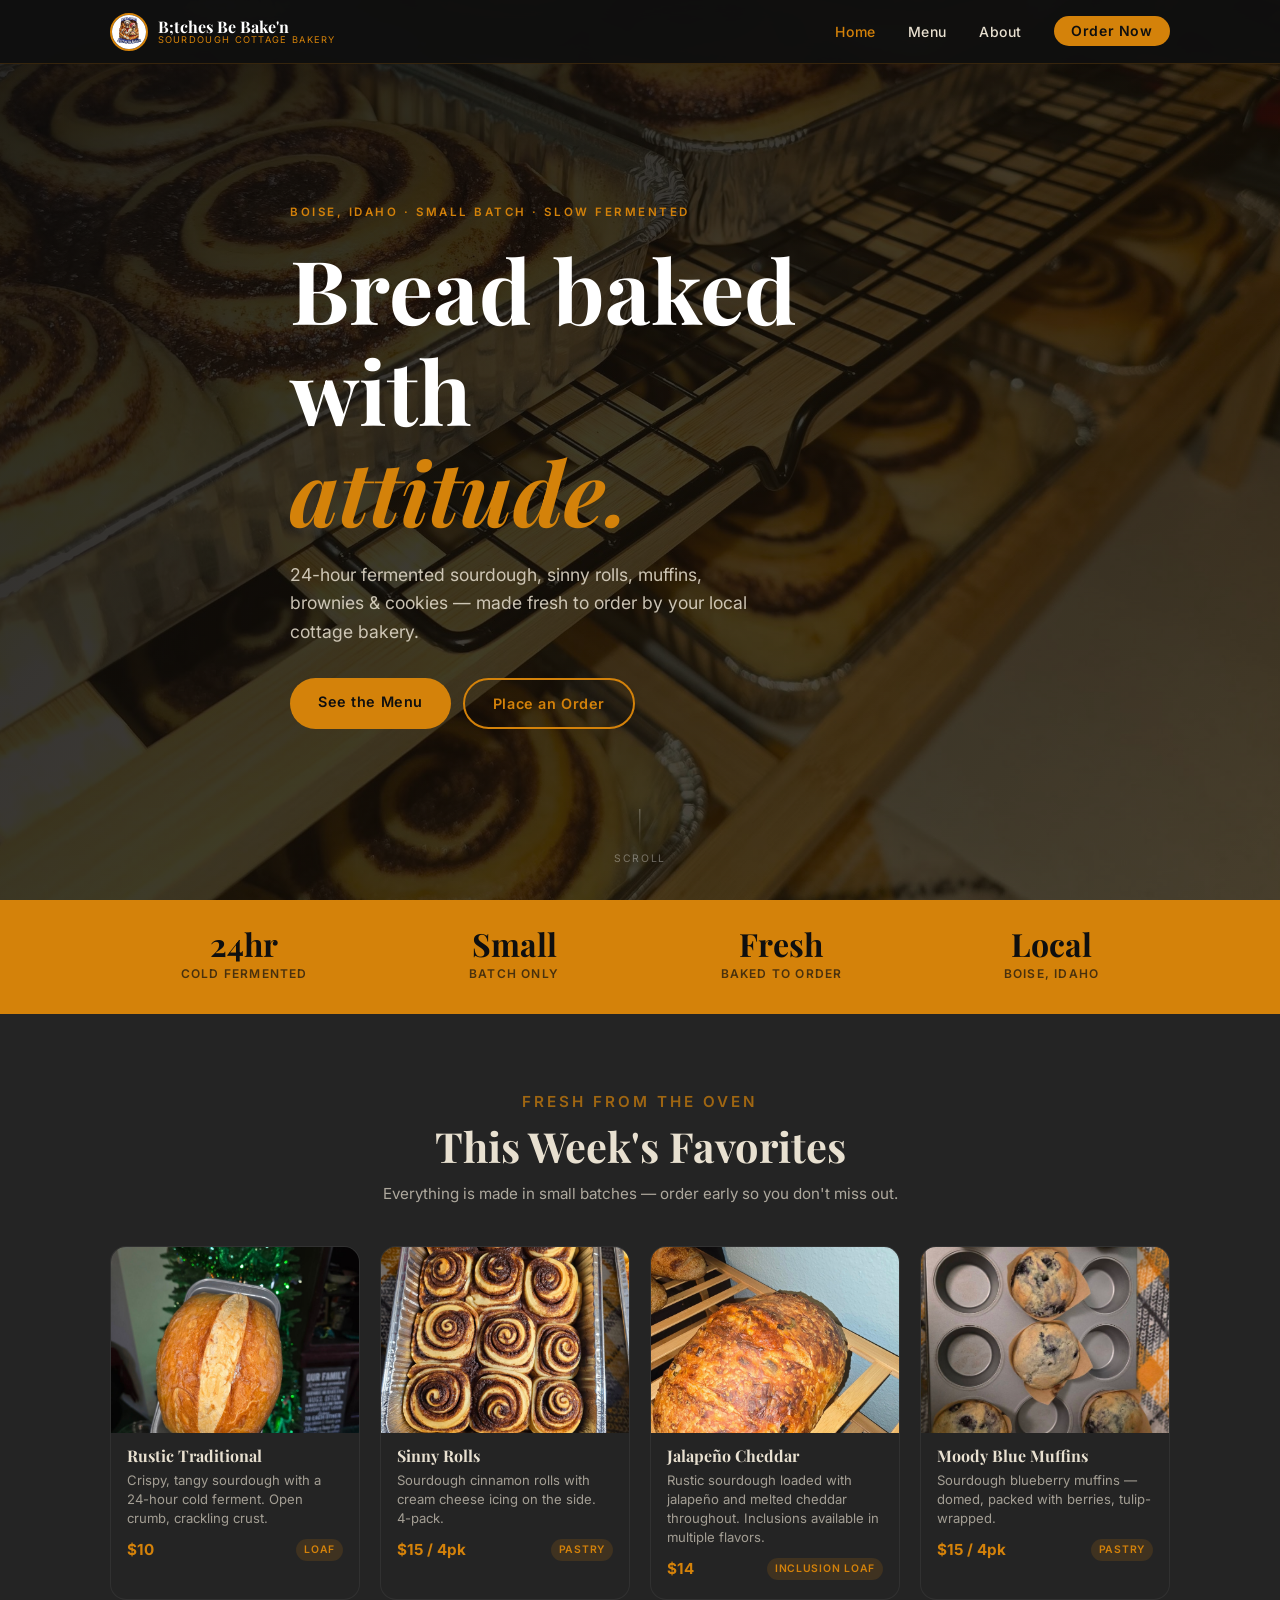
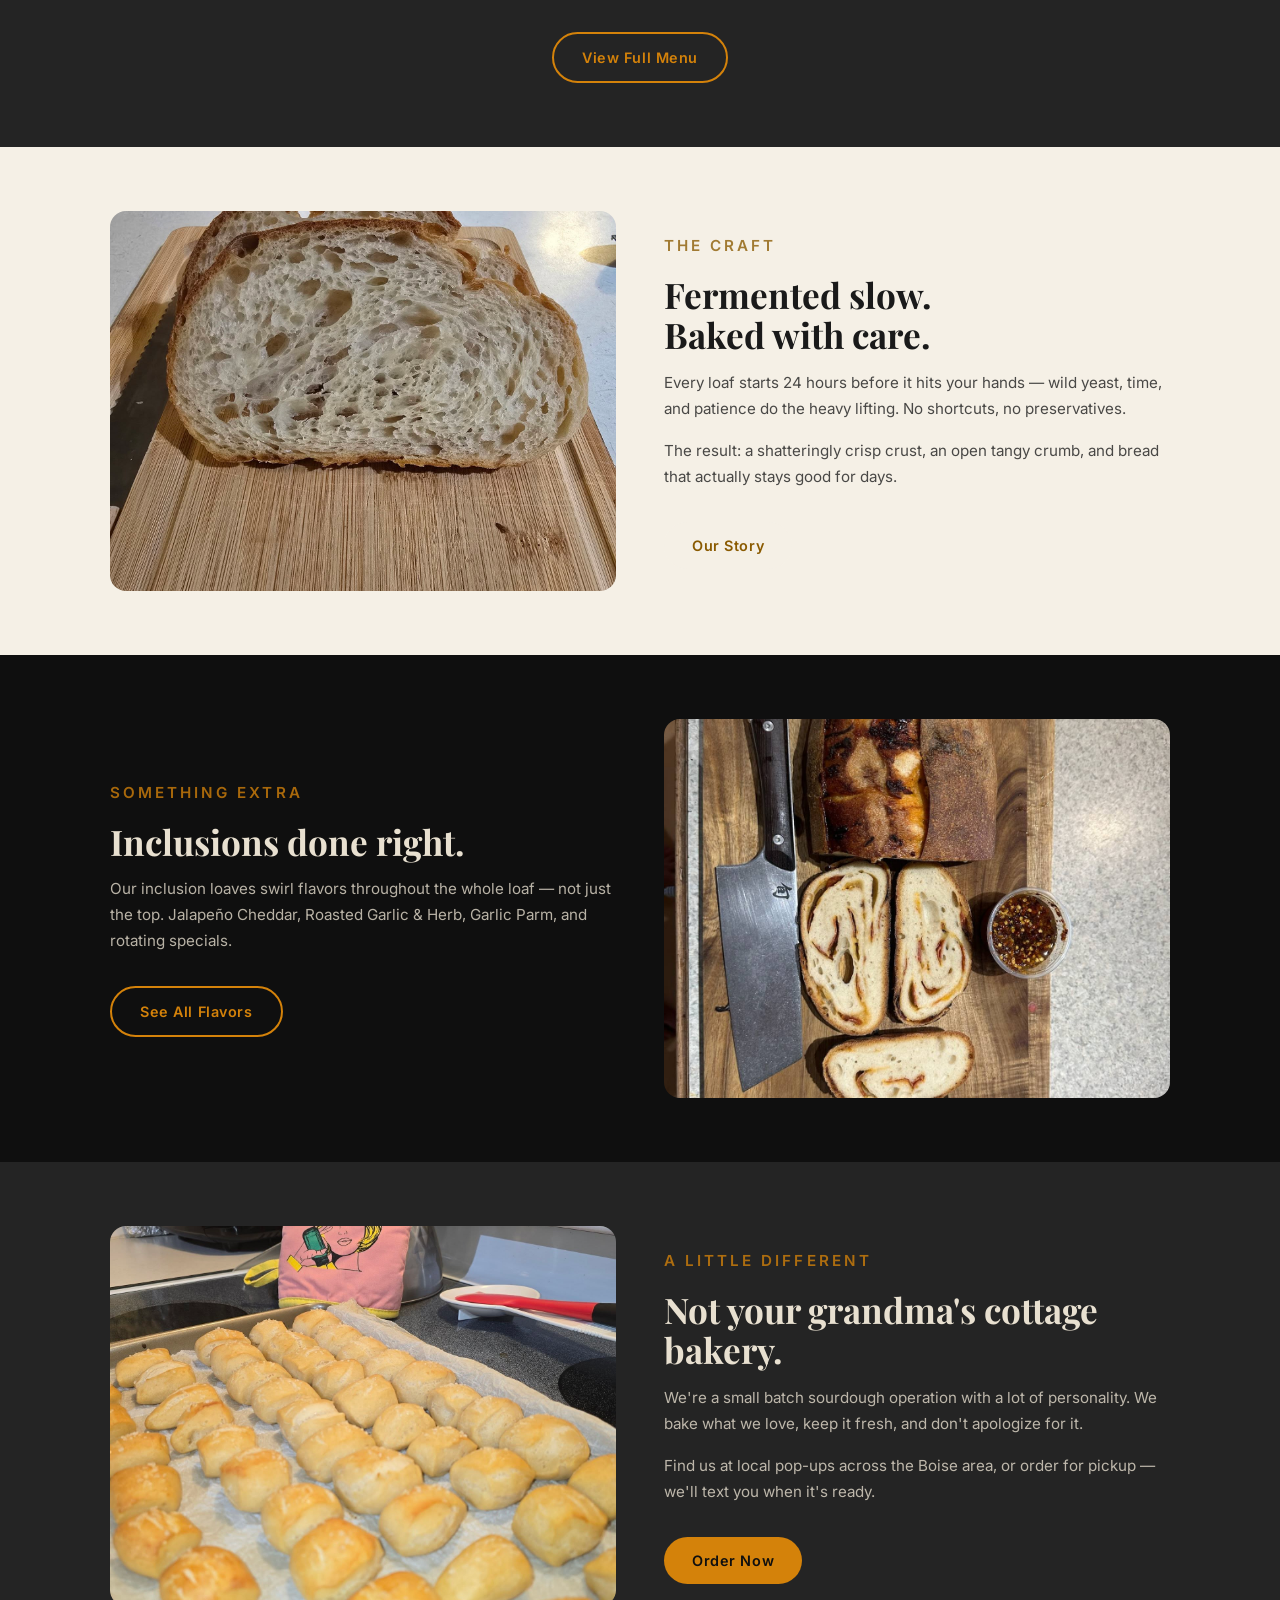
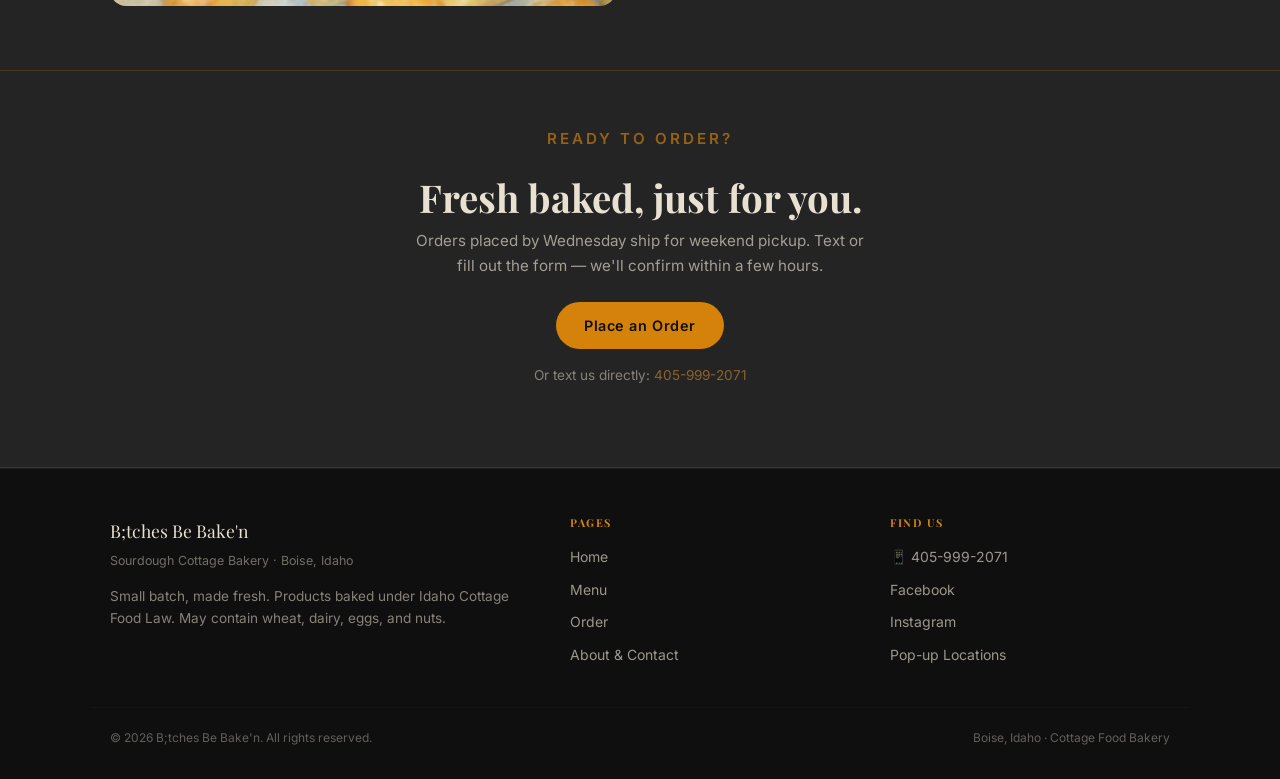
==== index.html @ 4016543a "Initial build: B;tches Be Bake'n website Full static site for bitchesbebaken.com — Boise, Idaho sour" ====
<!DOCTYPE html>
<html lang="en">
<head>
  <meta charset="UTF-8" />
  <meta name="viewport" content="width=device-width, initial-scale=1.0" />
  <title>B;tches Be Bake'n — Sourdough Cottage Bakery | Boise, Idaho</title>
  <meta name="description" content="Small batch, slow-fermented sourdough baked fresh in Boise, Idaho. Loaves, rolls, muffins, brownies, and cookies. Order by text." />
  <link rel="preconnect" href="https://fonts.googleapis.com" />
  <link rel="preconnect" href="https://fonts.gstatic.com" crossorigin />
  <link href="https://fonts.googleapis.com/css2?family=Playfair+Display:ital,wght@0,700;1,700&family=Inter:wght@400;500;600&display=swap" rel="stylesheet" />
  <link rel="stylesheet" href="style.css" />
</head>
<body>

<!-- ── Nav ── -->
<nav class="nav" id="siteNav">
  <div class="nav__inner">
    <a href="index.html" class="nav__logo">
      <img src="images/brand-logo-art-sugar-skull-bakers.jpg" alt="B;tches Be Bake'n logo" class="nav__logo-img" />
      <div class="nav__logo-text">
        B;tches Be Bake'n
        <span>Sourdough Cottage Bakery</span>
      </div>
    </a>
    <button id="navToggle" class="nav__toggle" aria-label="Menu" aria-expanded="false">
      <span></span><span></span><span></span>
    </button>
    <ul id="navLinks" class="nav__links">
      <li><a href="index.html">Home</a></li>
      <li><a href="menu.html">Menu</a></li>
      <li><a href="about.html">About</a></li>
      <li><a href="order.html" class="nav__order-btn">Order Now</a></li>
    </ul>
  </div>
</nav>

<!-- ── Hero ── -->
<section class="hero">
  <div class="hero__bg"></div>
  <div class="hero__overlay"></div>
  <div class="hero__content container">
    <p class="hero__eyebrow">Boise, Idaho · Small Batch · Slow Fermented</p>
    <h1 class="hero__title">
      Bread baked with<br><em>attitude.</em>
    </h1>
    <p class="hero__sub">
      24-hour fermented sourdough, sinny rolls, muffins, brownies &amp; cookies — made fresh to order by your local cottage bakery.
    </p>
    <div class="hero__actions">
      <a href="menu.html" class="btn btn--gold">See the Menu</a>
      <a href="order.html" class="btn btn--outline">Place an Order</a>
    </div>
  </div>
  <div class="hero__scroll">
    <div class="hero__scroll-line"></div>
    scroll
  </div>
</section>

<!-- ── Stat strip ── -->
<div class="stat-strip">
  <div class="stat-strip__inner container">
    <div class="stat-strip__item">
      <strong>24hr</strong>
      <span>Cold Fermented</span>
    </div>
    <div class="stat-strip__item">
      <strong>Small</strong>
      <span>Batch Only</span>
    </div>
    <div class="stat-strip__item">
      <strong>Fresh</strong>
      <span>Baked to Order</span>
    </div>
    <div class="stat-strip__item">
      <strong>Local</strong>
      <span>Boise, Idaho</span>
    </div>
  </div>
</div>

<!-- ── Featured products ── -->
<section class="section section--dark2">
  <div class="container">
    <div class="section-header">
      <p class="section-label">Fresh from the oven</p>
      <h2>This Week's Favorites</h2>
      <p>Everything is made in small batches — order early so you don't miss out.</p>
    </div>
    <div class="product-grid">

      <article class="product-card">
        <img src="images/rustic-boule-open-ear.jpg" alt="Rustic Traditional Sourdough" class="product-card__img" />
        <div class="product-card__body">
          <h3 class="product-card__name">Rustic Traditional</h3>
          <p class="product-card__desc">Crispy, tangy sourdough with a 24-hour cold ferment. Open crumb, crackling crust.</p>
          <div class="product-card__footer">
            <span class="product-card__price">$10</span>
            <span class="product-card__tag">Loaf</span>
          </div>
        </div>
      </article>

      <article class="product-card">
        <img src="images/sinny-rolls-pan-baked.jpg" alt="Sourdough Sinny Rolls" class="product-card__img" />
        <div class="product-card__body">
          <h3 class="product-card__name">Sinny Rolls</h3>
          <p class="product-card__desc">Sourdough cinnamon rolls with cream cheese icing on the side. 4-pack.</p>
          <div class="product-card__footer">
            <span class="product-card__price">$15 / 4pk</span>
            <span class="product-card__tag">Pastry</span>
          </div>
        </div>
      </article>

      <article class="product-card">
        <img src="images/jalapeno-cheddar-loaf-closeup.jpg" alt="Jalapeño Cheddar Inclusion Loaf" class="product-card__img" />
        <div class="product-card__body">
          <h3 class="product-card__name">Jalapeño Cheddar</h3>
          <p class="product-card__desc">Rustic sourdough loaded with jalapeño and melted cheddar throughout. Inclusions available in multiple flavors.</p>
          <div class="product-card__footer">
            <span class="product-card__price">$14</span>
            <span class="product-card__tag">Inclusion Loaf</span>
          </div>
        </div>
      </article>

      <article class="product-card">
        <img src="images/blueberry-muffins-tin.jpg" alt="Moody Blue Muffins" class="product-card__img" />
        <div class="product-card__body">
          <h3 class="product-card__name">Moody Blue Muffins</h3>
          <p class="product-card__desc">Sourdough blueberry muffins — domed, packed with berries, tulip-wrapped.</p>
          <div class="product-card__footer">
            <span class="product-card__price">$15 / 4pk</span>
            <span class="product-card__tag">Pastry</span>
          </div>
        </div>
      </article>

    </div>
    <div class="text-center mt-2">
      <a href="menu.html" class="btn btn--outline">View Full Menu</a>
    </div>
  </div>
</section>

<!-- ── Crumb shot feature ── -->
<section class="section section--cream">
  <div class="container">
    <div class="feature">
      <div class="feature__img">
        <img src="images/sourdough-boule-crumb-shot.jpg" alt="Open crumb sourdough" />
      </div>
      <div class="feature__text">
        <p class="section-label">The craft</p>
        <h2>Fermented slow.<br>Baked with care.</h2>
        <p>Every loaf starts 24 hours before it hits your hands — wild yeast, time, and patience do the heavy lifting. No shortcuts, no preservatives.</p>
        <p>The result: a shatteringly crisp crust, an open tangy crumb, and bread that actually stays good for days.</p>
        <a href="about.html" class="btn btn--cream mt-1">Our Story</a>
      </div>
    </div>
  </div>
</section>

<!-- ── Inclusion loaf feature ── -->
<section class="section">
  <div class="container">
    <div class="feature feature--reverse">
      <div class="feature__img">
        <img src="images/inclusion-loaf-sliced.jpg" alt="Inclusion loaf sliced open" />
      </div>
      <div class="feature__text">
        <p class="section-label">Something extra</p>
        <h2>Inclusions done right.</h2>
        <p>Our inclusion loaves swirl flavors throughout the whole loaf — not just the top. Jalapeño Cheddar, Roasted Garlic &amp; Herb, Garlic Parm, and rotating specials.</p>
        <a href="menu.html" class="btn btn--outline mt-1">See All Flavors</a>
      </div>
    </div>
  </div>
</section>

<!-- ── Oven mitt personality ── -->
<section class="section section--dark2">
  <div class="container">
    <div class="feature">
      <div class="feature__img">
        <img src="images/about-pretzel-bites-oven-mitt.jpg" alt="Bitch I Am the Secret Ingredient oven mitt" />
      </div>
      <div class="feature__text">
        <p class="section-label">A little different</p>
        <h2>Not your grandma's cottage bakery.</h2>
        <p>We're a small batch sourdough operation with a lot of personality. We bake what we love, keep it fresh, and don't apologize for it.</p>
        <p>Find us at local pop-ups across the Boise area, or order for pickup — we'll text you when it's ready.</p>
        <a href="order.html" class="btn btn--gold mt-1">Order Now</a>
      </div>
    </div>
  </div>
</section>

<!-- ── CTA banner ── -->
<section class="cta-banner">
  <div class="container">
    <p class="section-label text-center">Ready to order?</p>
    <h2>Fresh baked, just for you.</h2>
    <p>Orders placed by Wednesday ship for weekend pickup. Text or fill out the form — we'll confirm within a few hours.</p>
    <a href="order.html" class="btn btn--gold">Place an Order</a>
    <p style="margin-top:1rem; font-size:0.85rem; opacity:0.5;">Or text us directly: <a href="sms:4059992071" style="color:var(--gold2)">405-999-2071</a></p>
  </div>
</section>

<!-- ── Footer ── -->
<footer class="footer">
  <div class="footer__inner">
    <div>
      <p class="footer__brand-name">B;tches Be Bake'n</p>
      <p class="footer__brand-tag">Sourdough Cottage Bakery · Boise, Idaho</p>
      <p style="font-size:0.85rem; opacity:0.55; line-height:1.6;">Small batch, made fresh. Products baked under Idaho Cottage Food Law. May contain wheat, dairy, eggs, and nuts.</p>
    </div>
    <div class="footer__col">
      <h4>Pages</h4>
      <ul>
        <li><a href="index.html">Home</a></li>
        <li><a href="menu.html">Menu</a></li>
        <li><a href="order.html">Order</a></li>
        <li><a href="about.html">About &amp; Contact</a></li>
      </ul>
    </div>
    <div class="footer__col">
      <h4>Find Us</h4>
      <ul>
        <li><a href="sms:4059992071">📱 405-999-2071</a></li>
        <li><a href="https://www.facebook.com/profile.php?id=61573889138584" target="_blank" rel="noopener">Facebook</a></li>
        <li><a href="https://www.instagram.com/Bitches.Be.Baken" target="_blank" rel="noopener">Instagram</a></li>
        <li><a href="about.html">Pop-up Locations</a></li>
      </ul>
    </div>
  </div>
  <div class="footer__bottom">
    <span>© 2026 B;tches Be Bake'n. All rights reserved.</span>
    <span>Boise, Idaho · Cottage Food Bakery</span>
  </div>
</footer>

<script src="script.js"></script>
</body>
</html>
---- style.css ----
/* ── Reset & base ──────────────────────────────── */
*, *::before, *::after { box-sizing: border-box; margin: 0; padding: 0; }

:root {
  --black:   #0f0f0f;
  --dark:    #1a1a1a;
  --dark2:   #242424;
  --cream:   #f5f0e6;
  --cream2:  #ede6d6;
  --gold:    #d4820a;
  --gold2:   #f0a030;
  --white:   #ffffff;
  --text-dark:  #1a1a1a;
  --text-light: #e8e0d0;
  --text-muted: #888;

  --font-display: 'Playfair Display', Georgia, serif;
  --font-body:    'Inter', system-ui, sans-serif;

  --radius:    8px;
  --radius-lg: 16px;
  --shadow:    0 4px 24px rgba(0,0,0,0.4);
  --shadow-card: 0 2px 12px rgba(0,0,0,0.3);

  --max-w: 1100px;
  --nav-h: 64px;
}

html { scroll-behavior: smooth; }

body {
  font-family: var(--font-body);
  background: var(--black);
  color: var(--text-light);
  line-height: 1.6;
  font-size: 16px;
}

img { display: block; max-width: 100%; height: auto; }
a   { color: var(--gold); text-decoration: none; }
a:hover { color: var(--gold2); }

/* ── Typography ────────────────────────────────── */
h1, h2, h3, h4 {
  font-family: var(--font-display);
  line-height: 1.15;
  font-weight: 700;
}

.section-label {
  font-size: 0.75rem;
  font-weight: 600;
  letter-spacing: 0.2em;
  text-transform: uppercase;
  color: var(--gold);
  margin-bottom: 0.5rem;
}

/* ── Layout helpers ────────────────────────────── */
.container {
  max-width: var(--max-w);
  margin: 0 auto;
  padding: 0 1.25rem;
}

.section { padding: 4rem 0; }

@media (max-width: 600px) {
  .section { padding: 3rem 0; }
}

.section--cream {
  background: var(--cream);
  color: var(--text-dark);
}
.section--cream .section-label { color: #8a5a00; }
.section--cream a { color: #8a5a00; }

.section--dark2 { background: var(--dark2); }

/* ── Nav ───────────────────────────────────────── */
.nav {
  position: fixed;
  top: 0; left: 0; right: 0;
  height: var(--nav-h);
  z-index: 200;
  display: flex;
  align-items: center;
  background: rgba(15,15,15,0.95);
  backdrop-filter: blur(12px);
  -webkit-backdrop-filter: blur(12px);
  border-bottom: 1px solid rgba(212,130,10,0.2);
  transition: background 0.3s;
}

.nav__inner {
  max-width: var(--max-w);
  margin: 0 auto;
  padding: 0 1.25rem;
  width: 100%;
  display: flex;
  align-items: center;
  justify-content: space-between;
  gap: 1rem;
}

.nav__logo {
  display: flex;
  align-items: center;
  gap: 0.6rem;
  text-decoration: none;
  flex-shrink: 0;
}

.nav__logo-img {
  width: 38px;
  height: 38px;
  object-fit: cover;
  border-radius: 50%;
  border: 2px solid var(--gold);
}

.nav__logo-text {
  font-family: var(--font-display);
  font-size: 1rem;
  font-weight: 700;
  color: var(--white);
  line-height: 1.1;
}
.nav__logo-text span {
  display: block;
  font-size: 0.58rem;
  font-family: var(--font-body);
  letter-spacing: 0.14em;
  text-transform: uppercase;
  color: var(--gold);
  font-weight: 400;
}

/* Desktop links */
.nav__links {
  display: flex;
  align-items: center;
  gap: 2rem;
  list-style: none;
}
.nav__links a {
  font-size: 0.875rem;
  font-weight: 500;
  letter-spacing: 0.04em;
  color: var(--text-light);
  transition: color 0.2s;
}
.nav__links a:hover,
.nav__links a.active { color: var(--gold); }

.nav__order-btn {
  background: var(--gold) !important;
  color: var(--black) !important;
  padding: 0.4rem 1.1rem;
  border-radius: 99px;
  font-weight: 600 !important;
  transition: background 0.2s !important;
}
.nav__order-btn:hover { background: var(--gold2) !important; }

/* Hamburger toggle */
.nav__toggle {
  display: none;
  flex-direction: column;
  justify-content: center;
  gap: 5px;
  width: 40px;
  height: 40px;
  background: none;
  border: none;
  cursor: pointer;
  padding: 6px;
  border-radius: var(--radius);
  transition: background 0.2s;
  flex-shrink: 0;
}
.nav__toggle:hover { background: rgba(255,255,255,0.07); }
.nav__toggle span {
  display: block;
  width: 22px;
  height: 2px;
  background: var(--text-light);
  border-radius: 2px;
  transition: transform 0.3s, opacity 0.3s, width 0.3s;
  transform-origin: center;
}
/* animated X when open */
.nav__toggle.open span:nth-child(1) { transform: translateY(7px) rotate(45deg); }
.nav__toggle.open span:nth-child(2) { opacity: 0; width: 0; }
.nav__toggle.open span:nth-child(3) { transform: translateY(-7px) rotate(-45deg); }

/* Mobile nav drawer */
@media (max-width: 720px) {
  .nav__toggle { display: flex; }

  .nav__links {
    display: flex;
    flex-direction: column;
    align-items: stretch;
    gap: 0;
    position: fixed;
    top: var(--nav-h);
    left: 0; right: 0;
    background: rgba(15,15,15,0.98);
    backdrop-filter: blur(16px);
    -webkit-backdrop-filter: blur(16px);
    border-bottom: 1px solid rgba(212,130,10,0.2);
    padding: 0.5rem 0 1rem;
    /* hidden by default */
    transform: translateY(-8px);
    opacity: 0;
    pointer-events: none;
    transition: transform 0.25s ease, opacity 0.25s ease;
  }

  .nav__links.open {
    transform: translateY(0);
    opacity: 1;
    pointer-events: auto;
  }

  .nav__links li { width: 100%; }
  .nav__links a {
    display: block;
    padding: 0.85rem 1.5rem;
    font-size: 1rem;
    border-radius: 0;
  }
  .nav__links a:hover { background: rgba(255,255,255,0.04); }

  .nav__order-btn {
    margin: 0.5rem 1.25rem 0 !important;
    display: block !important;
    text-align: center !important;
    border-radius: var(--radius) !important;
    padding: 0.7rem 1rem !important;
  }
}

/* page offset for fixed nav */
.page-top { padding-top: var(--nav-h); }

/* ── Buttons ───────────────────────────────────── */
.btn {
  display: inline-block;
  padding: 0.75rem 1.75rem;
  border-radius: 99px;
  font-weight: 600;
  font-size: 0.9rem;
  letter-spacing: 0.04em;
  cursor: pointer;
  transition: all 0.2s;
  border: none;
  text-align: center;
  white-space: nowrap;
}
.btn--gold   { background: var(--gold); color: var(--black); }
.btn--gold:hover { background: var(--gold2); color: var(--black); }
.btn--outline {
  background: transparent;
  color: var(--gold);
  border: 2px solid var(--gold);
}
.btn--outline:hover { background: var(--gold); color: var(--black); }
.btn--cream  { background: var(--cream); color: var(--text-dark); }
.btn--cream:hover { background: var(--cream2); }

@media (max-width: 480px) {
  .btn { padding: 0.7rem 1.4rem; font-size: 0.875rem; }
}

/* ── Hero ──────────────────────────────────────── */
.hero {
  position: relative;
  min-height: 100vh;
  display: flex;
  align-items: center;
  overflow: hidden;
}

.hero__bg {
  position: absolute;
  inset: 0;
  background-image: url('images/bg-sinny-rolls-multi-rack.jpg');
  background-size: cover;
  background-position: center;
  filter: brightness(0.3);
  transform: scale(1.04);
  transition: transform 8s ease;
}
.hero:hover .hero__bg { transform: scale(1.0); }

.hero__overlay {
  position: absolute;
  inset: 0;
  background: linear-gradient(135deg, rgba(15,15,15,0.6) 0%, rgba(212,130,10,0.08) 100%);
}

.hero__content {
  position: relative;
  z-index: 2;
  max-width: var(--max-w);
  margin: 0 auto;
  padding: 6rem 1.25rem 4rem;
}

.hero__eyebrow {
  font-size: 0.72rem;
  letter-spacing: 0.22em;
  text-transform: uppercase;
  color: var(--gold);
  font-weight: 600;
  margin-bottom: 1rem;
}

.hero__title {
  font-size: clamp(2.4rem, 7vw, 5.5rem);
  color: var(--white);
  margin-bottom: 1.25rem;
  max-width: 700px;
}
.hero__title em { font-style: italic; color: var(--gold); }

.hero__sub {
  font-size: clamp(0.95rem, 2.5vw, 1.1rem);
  color: var(--text-light);
  max-width: 480px;
  margin-bottom: 2rem;
  opacity: 0.85;
}

.hero__actions {
  display: flex;
  gap: 0.75rem;
  flex-wrap: wrap;
}

.hero__scroll {
  position: absolute;
  bottom: 2rem;
  left: 50%;
  transform: translateX(-50%);
  display: flex;
  flex-direction: column;
  align-items: center;
  gap: 0.4rem;
  color: rgba(255,255,255,0.35);
  font-size: 0.65rem;
  letter-spacing: 0.15em;
  text-transform: uppercase;
  z-index: 2;
}
.hero__scroll-line {
  width: 1px;
  height: 36px;
  background: linear-gradient(to bottom, rgba(255,255,255,0.35), transparent);
  animation: scrollLine 1.8s ease-in-out infinite;
}
@keyframes scrollLine {
  0%   { opacity: 0; transform: scaleY(0); transform-origin: top; }
  50%  { opacity: 1; }
  100% { opacity: 0; transform: scaleY(1); transform-origin: top; }
}

@media (max-width: 480px) {
  .hero__scroll { display: none; }
}

/* ── Section headers ───────────────────────────── */
.section-header {
  text-align: center;
  margin-bottom: 2.5rem;
}
.section-header h2 { font-size: clamp(1.6rem, 4vw, 2.6rem); margin-top: 0.4rem; }
.section-header p  { margin-top: 0.75rem; max-width: 520px; margin-left: auto; margin-right: auto; opacity: 0.7; font-size: 0.95rem; }

/* ── Product cards ─────────────────────────────── */
.product-grid {
  display: grid;
  grid-template-columns: repeat(auto-fill, minmax(240px, 1fr));
  gap: 1.25rem;
}

@media (max-width: 480px) {
  .product-grid { grid-template-columns: 1fr 1fr; gap: 0.75rem; }
}
@media (max-width: 360px) {
  .product-grid { grid-template-columns: 1fr; }
}

.product-card {
  background: var(--dark2);
  border-radius: var(--radius-lg);
  overflow: hidden;
  border: 1px solid rgba(255,255,255,0.06);
  transition: transform 0.25s, box-shadow 0.25s;
}
.section--cream .product-card {
  background: var(--white);
  border-color: rgba(0,0,0,0.08);
  box-shadow: var(--shadow-card);
}
.product-card:hover {
  transform: translateY(-3px);
  box-shadow: 0 8px 28px rgba(212,130,10,0.18);
}

.product-card__img {
  width: 100%;
  aspect-ratio: 4/3;
  object-fit: cover;
}

.product-card__body { padding: 0.9rem 1rem 1.1rem; }

.product-card__name {
  font-family: var(--font-display);
  font-size: 1rem;
  font-weight: 700;
  margin-bottom: 0.3rem;
}
@media (max-width: 480px) {
  .product-card__name { font-size: 0.9rem; }
  .product-card__body { padding: 0.7rem 0.75rem 0.9rem; }
}

.product-card__desc {
  font-size: 0.82rem;
  opacity: 0.65;
  margin-bottom: 0.65rem;
  line-height: 1.45;
}
@media (max-width: 480px) {
  .product-card__desc { display: none; } /* save space on tiny screens */
}

.product-card__footer {
  display: flex;
  align-items: center;
  justify-content: space-between;
  gap: 0.4rem;
  flex-wrap: wrap;
}

.product-card__price {
  font-size: 0.95rem;
  font-weight: 700;
  color: var(--gold);
}
.section--cream .product-card__price { color: #8a5a00; }

.product-card__tag {
  font-size: 0.65rem;
  font-weight: 600;
  letter-spacing: 0.07em;
  text-transform: uppercase;
  padding: 0.18rem 0.5rem;
  border-radius: 99px;
  background: rgba(212,130,10,0.15);
  color: var(--gold);
  white-space: nowrap;
}
.section--cream .product-card__tag { background: rgba(138,90,0,0.12); color: #8a5a00; }

/* ── Stat strip ────────────────────────────────── */
.stat-strip {
  background: var(--gold);
  color: var(--black);
  padding: 1.75rem 0;
}
.stat-strip__inner {
  display: flex;
  justify-content: space-around;
  flex-wrap: wrap;
  gap: 1.25rem;
  text-align: center;
}
.stat-strip__item strong {
  display: block;
  font-family: var(--font-display);
  font-size: 2rem;
  font-weight: 700;
  line-height: 1;
}
.stat-strip__item span {
  font-size: 0.75rem;
  font-weight: 600;
  letter-spacing: 0.1em;
  text-transform: uppercase;
  opacity: 0.7;
}

/* ── Two-column feature ────────────────────────── */
.feature {
  display: grid;
  grid-template-columns: 1fr 1fr;
  gap: 3rem;
  align-items: center;
}
.feature--reverse { direction: rtl; }
.feature--reverse > * { direction: ltr; }

@media (max-width: 700px) {
  .feature { grid-template-columns: 1fr; gap: 2rem; }
  .feature--reverse { direction: ltr; }
}

.feature__img {
  border-radius: var(--radius-lg);
  overflow: hidden;
  aspect-ratio: 4/3;
}
.feature__img img { width: 100%; height: 100%; object-fit: cover; }

.feature__text h2 { font-size: clamp(1.5rem, 3.5vw, 2.2rem); margin-bottom: 0.9rem; }
.feature__text p  { opacity: 0.78; margin-bottom: 1rem; line-height: 1.7; font-size: 0.95rem; }

/* ── Form ──────────────────────────────────────── */
.form-card {
  background: var(--dark2);
  border-radius: var(--radius-lg);
  padding: 2rem;
  border: 1px solid rgba(255,255,255,0.07);
  max-width: 680px;
  margin: 0 auto;
}

@media (max-width: 520px) {
  .form-card { padding: 1.25rem; border-radius: var(--radius); }
}

.form-group { margin-bottom: 1.1rem; }

.form-group label {
  display: block;
  font-size: 0.83rem;
  font-weight: 600;
  margin-bottom: 0.35rem;
  color: var(--text-light);
  letter-spacing: 0.03em;
}

.form-group input,
.form-group select,
.form-group textarea {
  width: 100%;
  background: rgba(255,255,255,0.05);
  border: 1px solid rgba(255,255,255,0.12);
  border-radius: var(--radius);
  padding: 0.65rem 0.9rem;
  color: var(--text-light);
  font-family: var(--font-body);
  font-size: 0.95rem;
  transition: border-color 0.2s;
  outline: none;
  /* prevent zoom on iOS */
  font-size: max(16px, 0.95rem);
}
.form-group input:focus,
.form-group select:focus,
.form-group textarea:focus { border-color: var(--gold); }
.form-group textarea { resize: vertical; min-height: 110px; }
.form-group select option { background: var(--dark2); }

.form-row {
  display: grid;
  grid-template-columns: 1fr 1fr;
  gap: 0.9rem;
}
@media (max-width: 520px) { .form-row { grid-template-columns: 1fr; } }

.form-note { font-size: 0.75rem; opacity: 0.5; margin-top: 0.25rem; }

.form-submit {
  margin-top: 0.5rem;
  width: 100%;
  padding: 0.9rem;
  font-size: 1rem;
}

/* ── Menu page categories ──────────────────────── */
.menu-category { margin-bottom: 3.5rem; }

.menu-category__header {
  display: flex;
  align-items: center;
  gap: 0.75rem;
  margin-bottom: 1.5rem;
  padding-bottom: 0.6rem;
  border-bottom: 1px solid rgba(212,130,10,0.25);
}
.menu-category__icon { font-size: 1.4rem; }
.menu-category__header h2 { font-size: clamp(1.25rem, 3vw, 1.6rem); }

/* ── About hero ────────────────────────────────── */
.about-hero {
  position: relative;
  height: 44vh;
  min-height: 280px;
  display: flex;
  align-items: flex-end;
  overflow: hidden;
}
.about-hero__bg {
  position: absolute;
  inset: 0;
  background-image: url('images/about-baking-prep-kitchen.jpg');
  background-size: cover;
  background-position: center 30%;
  filter: brightness(0.35);
}
.about-hero__overlay {
  position: absolute;
  inset: 0;
  background: linear-gradient(to top, rgba(15,15,15,0.95) 0%, transparent 60%);
}
.about-hero__content {
  position: relative;
  z-index: 2;
  padding: 2rem 1.25rem;
  max-width: var(--max-w);
  margin: 0 auto;
  width: 100%;
}
.about-hero__content h1 { font-size: clamp(1.75rem, 5vw, 3.2rem); color: var(--white); }

/* ── Contact cards ─────────────────────────────── */
.contact-grid {
  display: grid;
  grid-template-columns: repeat(auto-fit, minmax(180px, 1fr));
  gap: 1rem;
  margin-top: 2rem;
}
.contact-card {
  background: var(--dark2);
  border: 1px solid rgba(255,255,255,0.07);
  border-radius: var(--radius-lg);
  padding: 1.25rem;
  text-align: center;
}
.contact-card__icon   { font-size: 1.75rem; margin-bottom: 0.6rem; }
.contact-card__label  { font-size: 0.68rem; font-weight: 600; letter-spacing: 0.14em; text-transform: uppercase; color: var(--gold); margin-bottom: 0.35rem; }
.contact-card__value  { font-size: 0.95rem; font-weight: 600; color: var(--text-light); }

/* ── CTA banner ────────────────────────────────── */
.cta-banner {
  background: var(--dark2);
  border-top: 1px solid rgba(212,130,10,0.2);
  border-bottom: 1px solid rgba(212,130,10,0.2);
  padding: 3.5rem 0;
  text-align: center;
}
.cta-banner h2 { font-size: clamp(1.5rem, 4vw, 2.4rem); margin-bottom: 0.65rem; }
.cta-banner p  { opacity: 0.65; margin-bottom: 1.5rem; max-width: 460px; margin-left: auto; margin-right: auto; font-size: 0.95rem; }

/* ── Footer ────────────────────────────────────── */
.footer {
  background: var(--black);
  border-top: 1px solid rgba(255,255,255,0.06);
  padding: 3rem 0 2rem;
}
.footer__inner {
  max-width: var(--max-w);
  margin: 0 auto;
  padding: 0 1.25rem;
  display: grid;
  grid-template-columns: 1.5fr 1fr 1fr;
  gap: 2.5rem;
}
@media (max-width: 620px) {
  .footer__inner { grid-template-columns: 1fr 1fr; gap: 1.5rem; }
}
@media (max-width: 400px) {
  .footer__inner { grid-template-columns: 1fr; }
}

.footer__brand-name { font-family: var(--font-display); font-size: 1.1rem; margin-bottom: 0.4rem; }
.footer__brand-tag  { font-size: 0.78rem; opacity: 0.45; margin-bottom: 0.9rem; }

.footer__col h4 {
  font-size: 0.68rem;
  letter-spacing: 0.14em;
  text-transform: uppercase;
  color: var(--gold);
  margin-bottom: 0.9rem;
}
.footer__col ul  { list-style: none; }
.footer__col li  { margin-bottom: 0.45rem; }
.footer__col a   { color: var(--text-light); font-size: 0.875rem; opacity: 0.65; }
.footer__col a:hover { opacity: 1; color: var(--gold); }

.footer__bottom {
  max-width: var(--max-w);
  margin: 2rem auto 0;
  padding: 1.25rem 1.25rem 0;
  border-top: 1px solid rgba(255,255,255,0.06);
  display: flex;
  justify-content: space-between;
  align-items: center;
  flex-wrap: wrap;
  gap: 0.5rem;
  font-size: 0.75rem;
  opacity: 0.38;
}

/* ── Utility ───────────────────────────────────── */
.text-gold   { color: var(--gold); }
.text-center { text-align: center; }
.mt-1 { margin-top: 1rem; }
.mt-2 { margin-top: 2rem; }
.mb-1 { margin-bottom: 1rem; }

.badge-new {
  display: inline-block;
  font-size: 0.62rem;
  font-weight: 700;
  letter-spacing: 0.08em;
  text-transform: uppercase;
  background: var(--gold);
  color: var(--black);
  padding: 0.12rem 0.45rem;
  border-radius: 99px;
  vertical-align: middle;
  margin-left: 0.35rem;
}
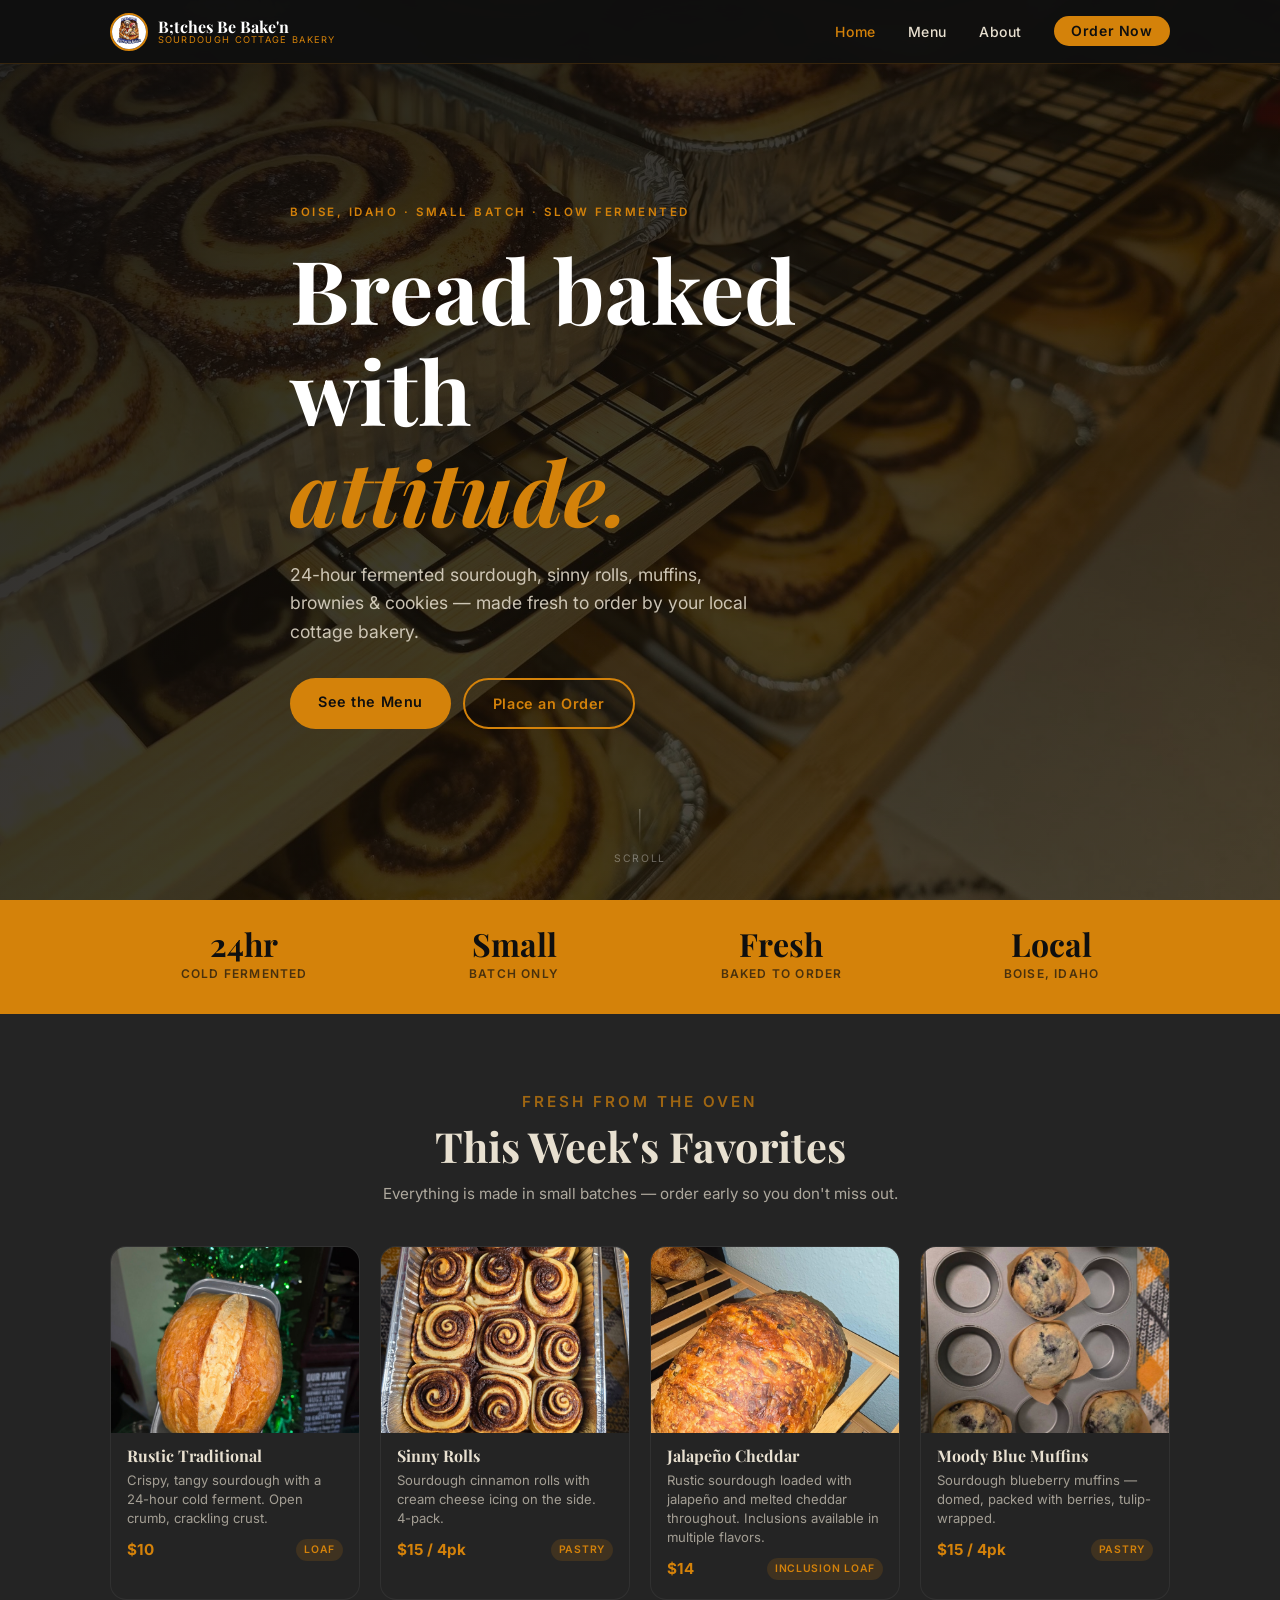
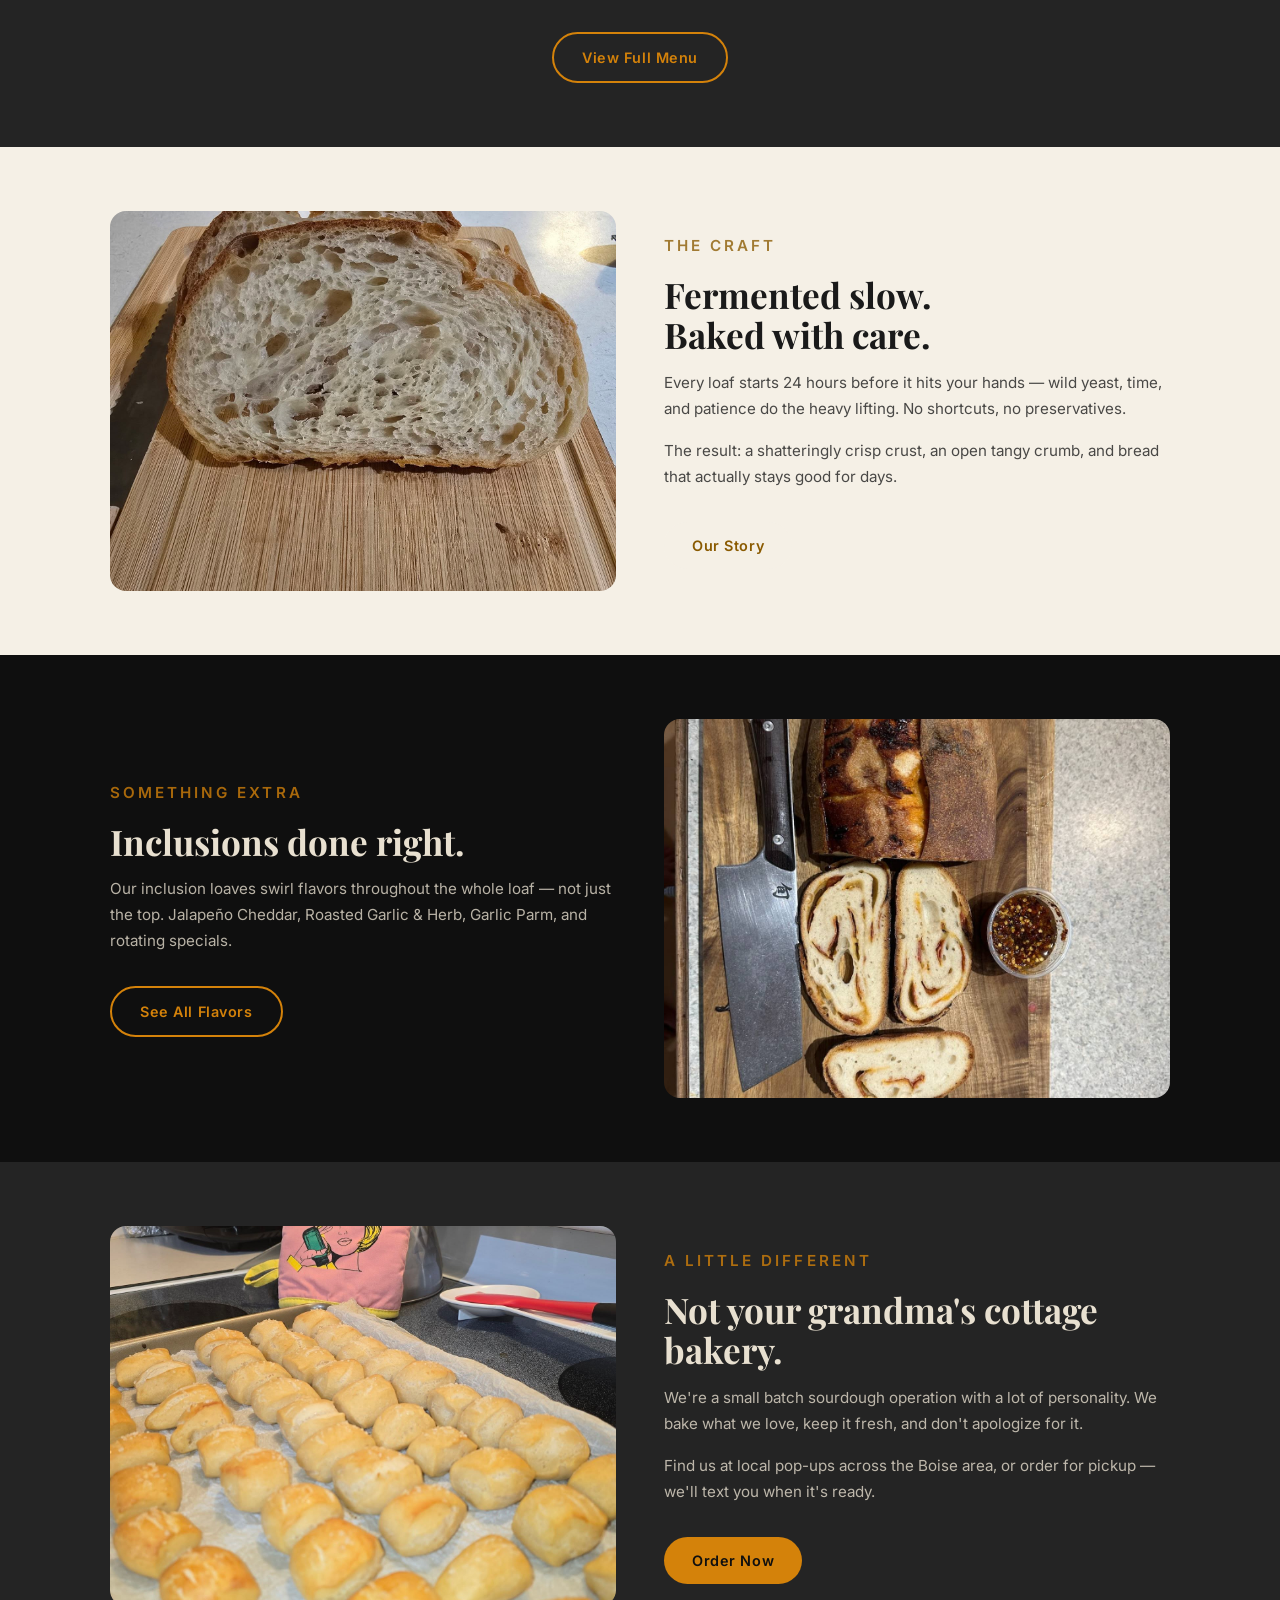
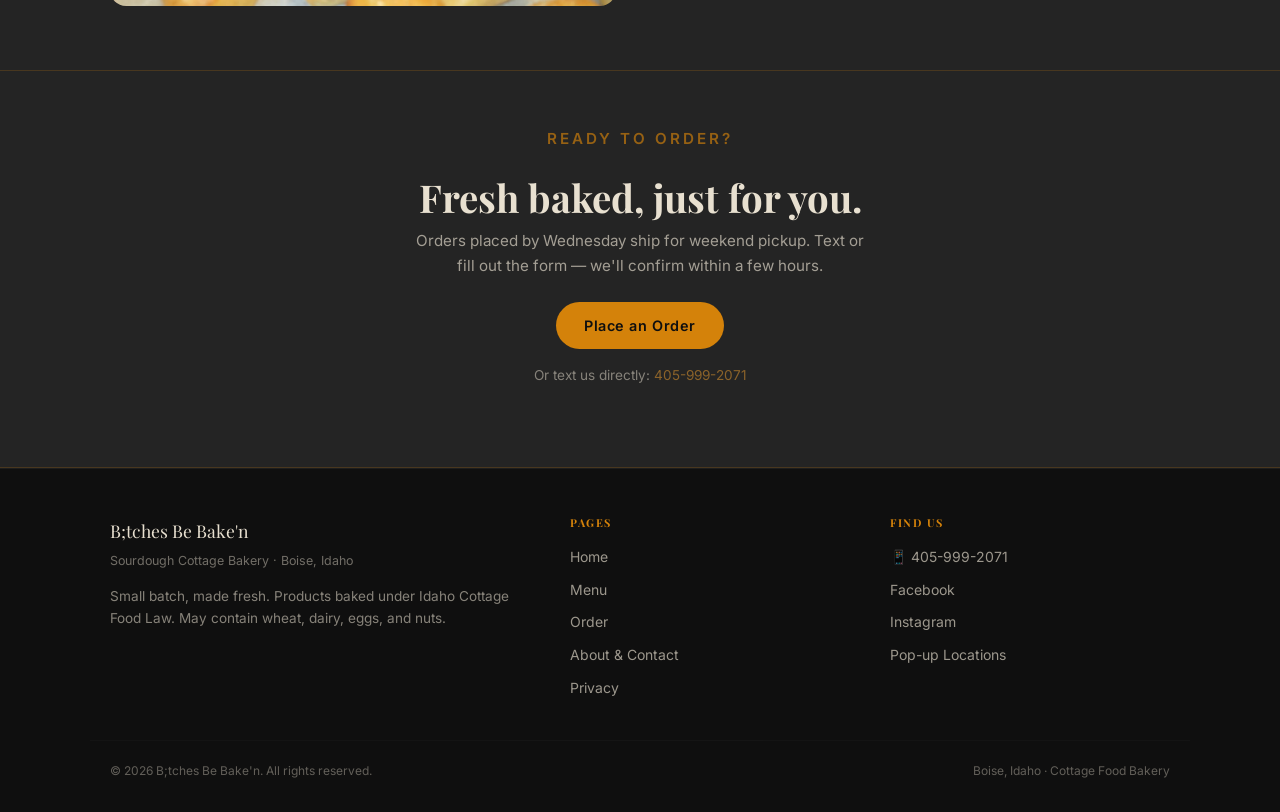
==== commit 52c1ade3: "Add GitHub Pages launch pack (404, privacy, robots, sitemap, llms)" ====
--- a/index.html
+++ b/index.html
@@ -223,6 +223,7 @@
         <li><a href="menu.html">Menu</a></li>
         <li><a href="order.html">Order</a></li>
         <li><a href="about.html">About &amp; Contact</a></li>
+        <li><a href="privacy.html">Privacy</a></li>
       </ul>
     </div>
     <div class="footer__col">
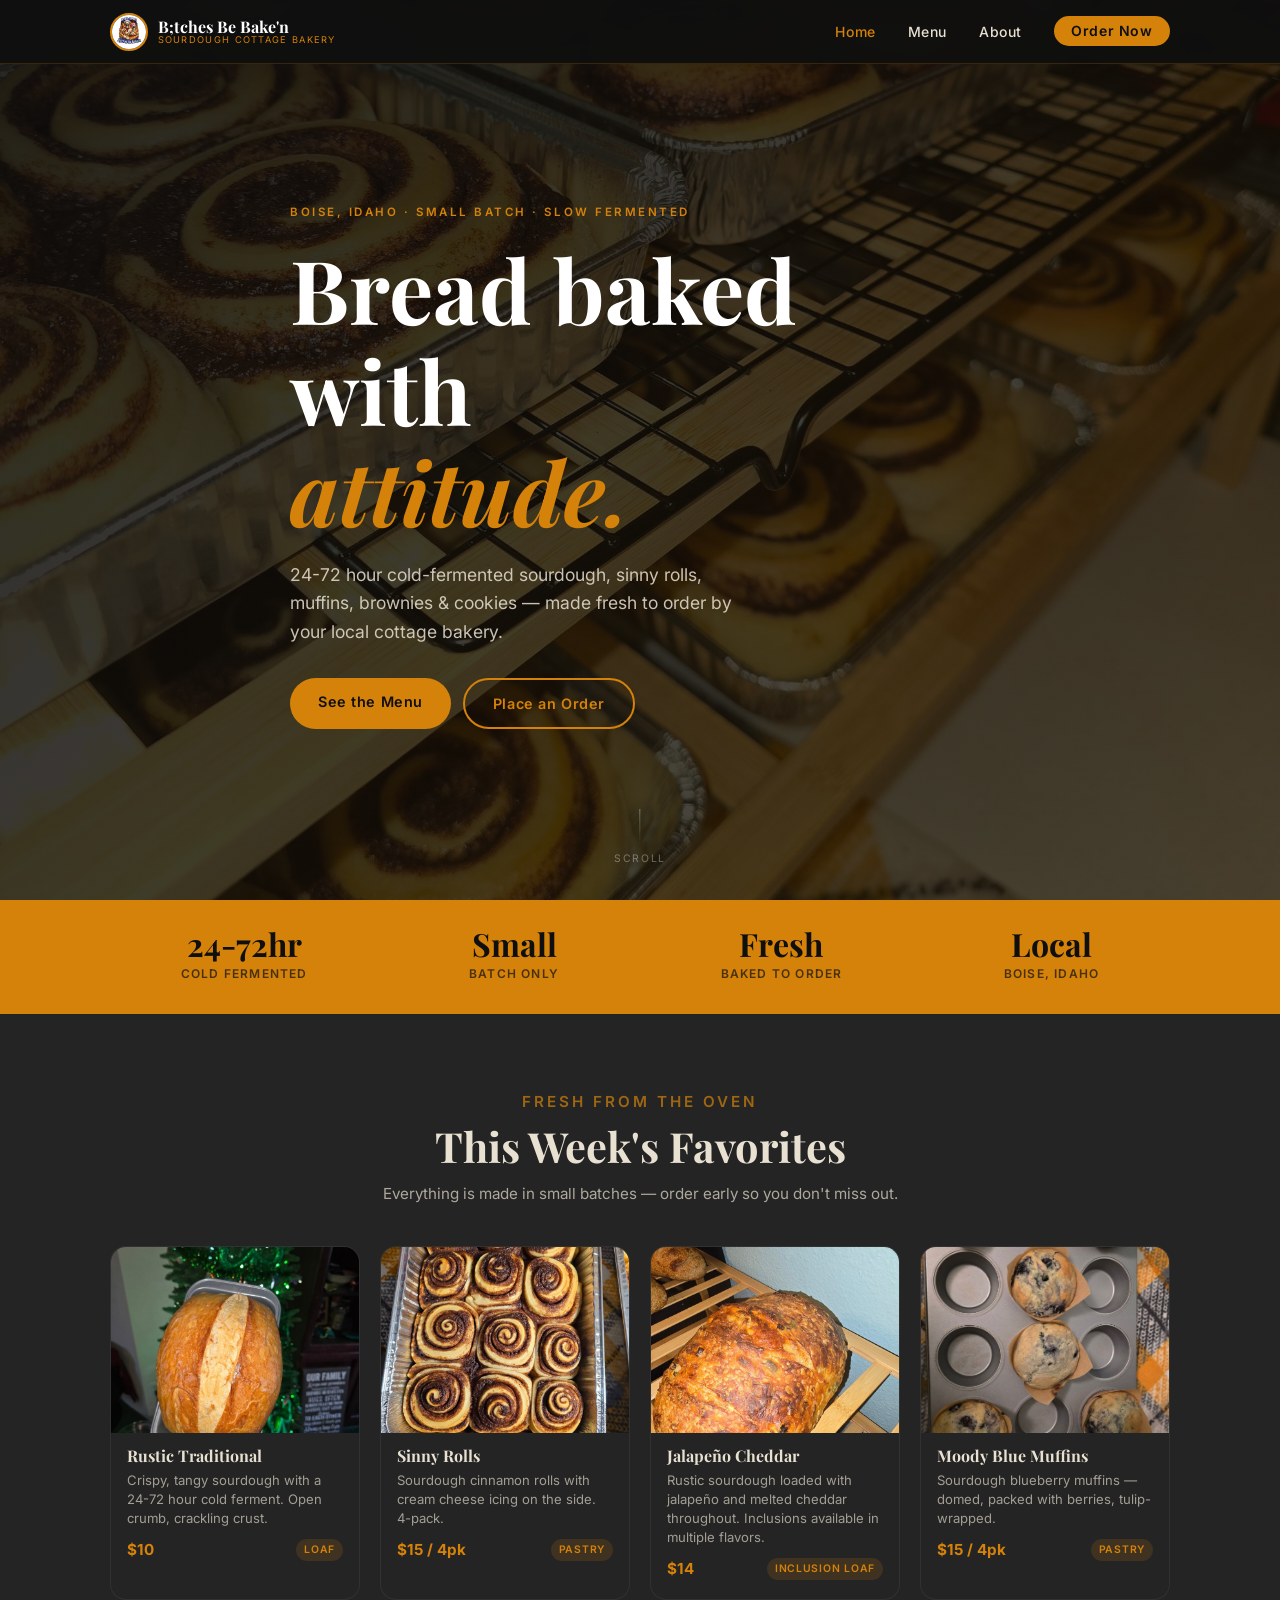
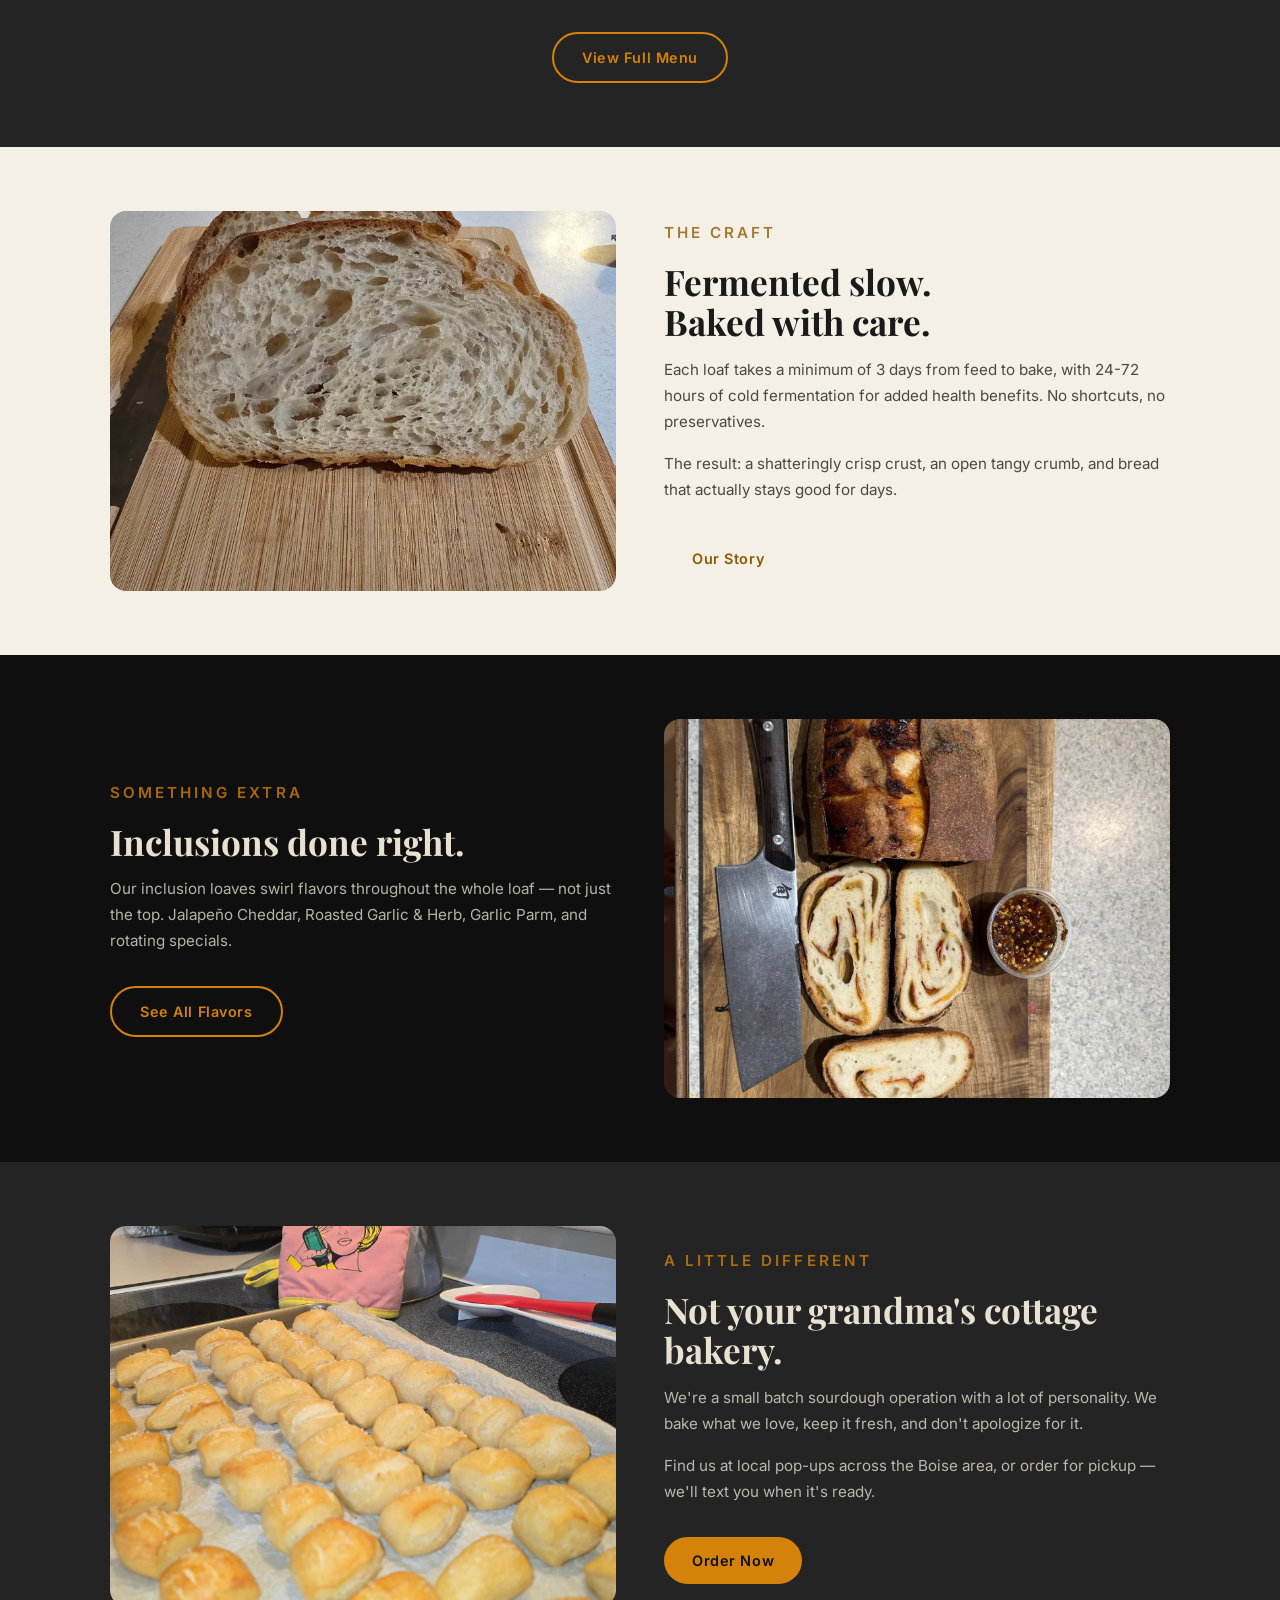
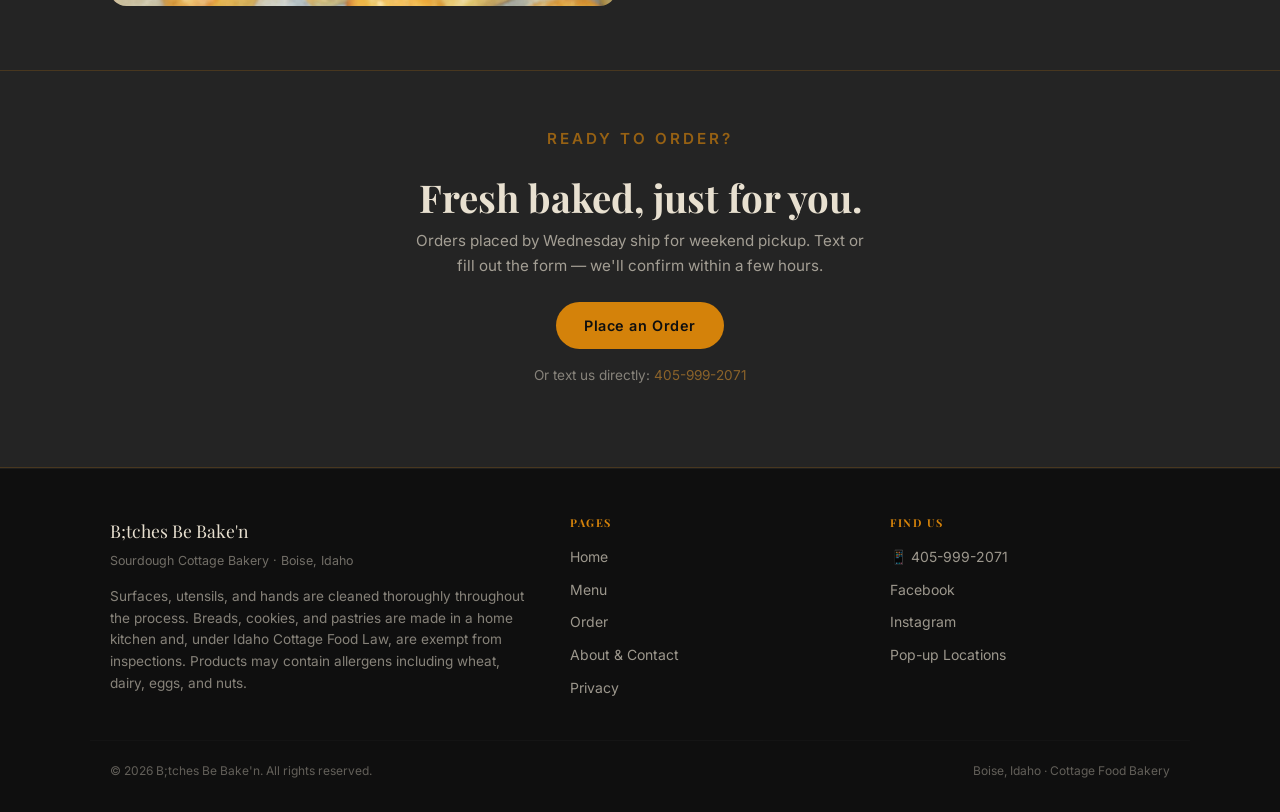
==== commit f4412cd8: "Update fermentation, payment, and Idaho cottage-law copy" ====
--- a/index.html
+++ b/index.html
@@ -44,7 +44,7 @@
       Bread baked with<br><em>attitude.</em>
     </h1>
     <p class="hero__sub">
-      24-hour fermented sourdough, sinny rolls, muffins, brownies &amp; cookies — made fresh to order by your local cottage bakery.
+      24-72 hour cold-fermented sourdough, sinny rolls, muffins, brownies &amp; cookies — made fresh to order by your local cottage bakery.
     </p>
     <div class="hero__actions">
       <a href="menu.html" class="btn btn--gold">See the Menu</a>
@@ -61,7 +61,7 @@
 <div class="stat-strip">
   <div class="stat-strip__inner container">
     <div class="stat-strip__item">
-      <strong>24hr</strong>
+      <strong>24-72hr</strong>
       <span>Cold Fermented</span>
     </div>
     <div class="stat-strip__item">
@@ -93,7 +93,7 @@
         <img src="images/rustic-boule-open-ear.jpg" alt="Rustic Traditional Sourdough" class="product-card__img" />
         <div class="product-card__body">
           <h3 class="product-card__name">Rustic Traditional</h3>
-          <p class="product-card__desc">Crispy, tangy sourdough with a 24-hour cold ferment. Open crumb, crackling crust.</p>
+          <p class="product-card__desc">Crispy, tangy sourdough with a 24-72 hour cold ferment. Open crumb, crackling crust.</p>
           <div class="product-card__footer">
             <span class="product-card__price">$10</span>
             <span class="product-card__tag">Loaf</span>
@@ -154,7 +154,7 @@
       <div class="feature__text">
         <p class="section-label">The craft</p>
         <h2>Fermented slow.<br>Baked with care.</h2>
-        <p>Every loaf starts 24 hours before it hits your hands — wild yeast, time, and patience do the heavy lifting. No shortcuts, no preservatives.</p>
+        <p>Each loaf takes a minimum of 3 days from feed to bake, with 24-72 hours of cold fermentation for added health benefits. No shortcuts, no preservatives.</p>
         <p>The result: a shatteringly crisp crust, an open tangy crumb, and bread that actually stays good for days.</p>
         <a href="about.html" class="btn btn--cream mt-1">Our Story</a>
       </div>
@@ -214,7 +214,7 @@
     <div>
       <p class="footer__brand-name">B;tches Be Bake'n</p>
       <p class="footer__brand-tag">Sourdough Cottage Bakery · Boise, Idaho</p>
-      <p style="font-size:0.85rem; opacity:0.55; line-height:1.6;">Small batch, made fresh. Products baked under Idaho Cottage Food Law. May contain wheat, dairy, eggs, and nuts.</p>
+      <p style="font-size:0.85rem; opacity:0.55; line-height:1.6;">Surfaces, utensils, and hands are cleaned thoroughly throughout the process. Breads, cookies, and pastries are made in a home kitchen and, under Idaho Cottage Food Law, are exempt from inspections. Products may contain allergens including wheat, dairy, eggs, and nuts.</p>
     </div>
     <div class="footer__col">
       <h4>Pages</h4>
